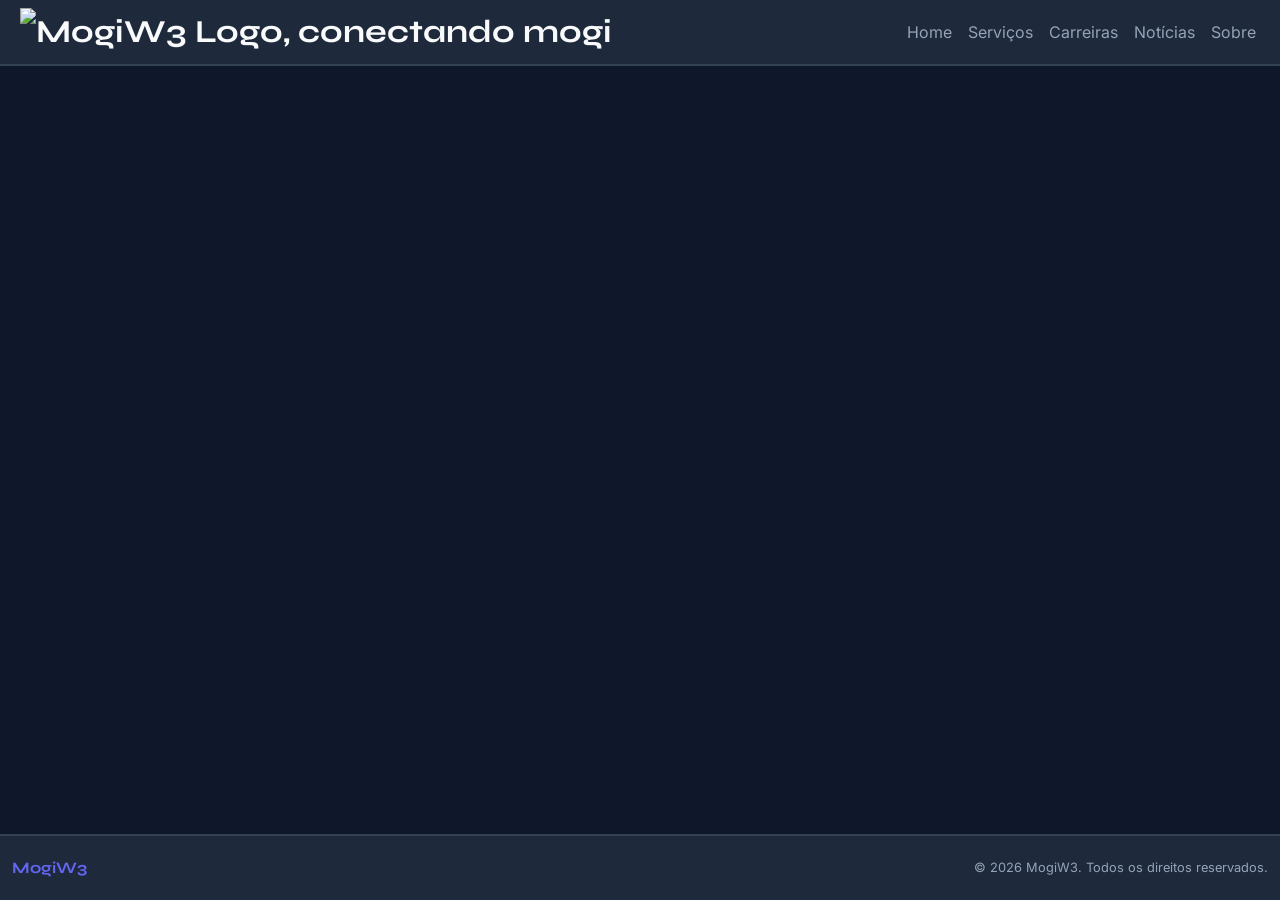
==== about.html @ 7b2ab630 "Cria paginas ainda vazias para notícias e sobre, e atualiza o título de cada página" ====
<!DOCTYPE html>
<html lang="pt-br">
<head>
    <meta charset="UTF-8">
    <meta name="viewport" content="width=device-width, initial-scale=1.0">
    <title>MogiW3 - Sobre</title>
    <link rel="stylesheet" href="./styles/style.css">
    <link rel="preconnect" href="https://fonts.googleapis.com">
    <link rel="preconnect" href="https://fonts.gstatic.com" crossorigin>
    <link href="https://fonts.googleapis.com/css2?family=Inter:ital,opsz,wght@0,14..32,100..900;1,14..32,100..900&family=Playfair+Display:ital,wght@0,400..900;1,400..900&family=Roboto:ital,wght@0,100..900;1,100..900&family=Syne:wght@400..800&display=swap" rel="stylesheet">
    <link href="https://fonts.googleapis.com/css2?family=Inter:ital,opsz,wght@0,14..32,100..900;1,14..32,100..900&family=Playfair+Display:ital,wght@0,400..900;1,400..900&family=Roboto:ital,wght@0,100..900;1,100..900&family=Syne:wght@400..800&display=swap" rel="stylesheet">
</head>
<body>
    <header>
        <h1>
            <a href="./index.html">
                <img class="logo" src="./assets/images/MogiW3.png" alt="MogiW3 Logo, conectando mogi">

            </a>

        </h1>

        <nav>
            <ul class="nav-list">
                <li><a href="./index.html" class="nav-link">Home</a></li>
                <li><a href="./services.html" class="nav-link">Serviços</a></li>
                <li><a href="./career.html" class="nav-link">Carreiras</a></li>
                <li><a href="./blog.html" class="nav-link">Notícias</a></li>
                <li><a href="./about.html" class="nav-link">Sobre</a></li>

            </ul>
        </nav>
    </header>

    <main class="about">

    </main>

    <footer>
        <h1>MogiW3</h1>
        <p>&copy; 2026 MogiW3. Todos os direitos reservados.</p>

    </footer>
</body>
</html>
---- styles/style.css ----
/*Reset de CSS por Josh Comeau*/
/* 1. Use a more-intuitive box-sizing model */
*, *::before, *::after {
  box-sizing: border-box;
}

/* 2. Remove default margin */
*:not(dialog) {
  margin: 0;
}

/* 3. Enable keyword animations */
@media (prefers-reduced-motion: no-preference) {
  html {
    interpolate-size: allow-keywords;
  }
}

body {
  /* 4. Increase line-height */
  line-height: 1.5;
  /* 5. Improve text rendering */
  -webkit-font-smoothing: antialiased;
}

/* 6. Improve media defaults */
img, picture, video, canvas, svg {
  display: block;
  max-width: 100%;
}

/* 7. Inherit fonts for form controls */
input, button, textarea, select {
  font: inherit;
}

/* 8. Avoid text overflows */
p, h1, h2, h3, h4, h5, h6 {
  overflow-wrap: break-word;
}

/* 9. Improve line wrapping */
p {
  text-wrap: pretty;
}
h1, h2, h3, h4, h5, h6 {
  text-wrap: balance;
}

/*
  10. Create a root stacking context
*/
#root, #__next {
  isolation: isolate;
}

/*Reset de CSS próprio*/
* {
    margin: 0;
    padding: 0;
}

ul {
    list-style-type: none;
}

a {
    text-decoration: none;
    color: inherit;
}

button {
    cursor: pointer;
}


/*Variáveis CSS*/
:root {
    /*Paleta de Cores*/
    --background-color: oklch(20.8% 0.040 265.8);
    --surfaces-color: oklch(27.9% 0.037 260.0);
    --borders-color: oklch(37.2% 0.039 257.3);
    --primary-color: oklch(58.5% 0.204 277.1);
    --primary-accent-color: oklch(68.0% 0.158 276.9);
    --primary-text-color: oklch(98.4% 0.003 247.9);
    --secondary-text-color: oklch(71.1% 0.035 256.8);

    /*Tamanhos de fontes*/
    --xtra-large: 3rem;
    --large: 2rem;
    --medium: 1rem;
    --small: 0.8rem;
}

/*Fontes*/
body {
    font-family: "Inter", sans-serif;
}

h1, h2, h3 {
    font-family: "Syne", sans-serif;
}

/*Estilização CSS*/
body {
    background-color: var(--background-color);
    color: var(--primary-text-color);

    min-height: 100vh;
    display: grid;
    grid-template-rows: auto 1fr auto;
    gap: 20px;
}

header {
    background-color: var(--surfaces-color);

    display: flex;
    justify-content: space-between;
    align-items: center;

    border-bottom: 2px solid var(--borders-color);

    padding: 8px 20px;
}

.nav-list {
    color: var(--secondary-text-color);

    display: flex;
    gap: 8px;
}

.nav-link {
    padding: 2px 4px;
    border-radius: 8px;

    transition: background-color 250ms ease;
}

.nav-link:hover {
    background-color: var(--primary-color);
}

.home {
    display: flex;
    flex-direction: column;
    justify-content: space-around;
    gap: 20px;
}

.main-hero {
    display: flex;
    justify-content: center;
    align-items: center;
    flex-wrap: wrap;
    row-gap: 20px;
}

.hero-left {
    max-width: 550px;
    display: flex;
    flex-direction: column;
    align-items: start;
    gap: 10px;
}

.hero-highlight {
    font-size: var(--xtra-large);
}

.highlight-word {
    color: var(--primary-color);
}

.hero-text {
    color: var(--secondary-text-color);
    font-size: var(--medium);
}

.cont-link {
    background: linear-gradient(270deg, var(--primary-color), var(--primary-accent-color), var(--primary-color));
    background-size: 300% 300%;
    animation: gradmove 4s ease infinite;

    padding: 6px 18px;

    border: none;
    border-radius: 10px;

    cursor: pointer;
}

@keyframes gradmove {
    0% {
        background-position: 0% 50%;
    }

    50% {
        background-position: 100% 50%;
    }

    100% {
        background-position: 0% 50%;
    }
}

.hero-img img{
    height: 300px;
    width: 550px;

    border-radius: 10px;
}

.divider {
    height: 2px;
    background: linear-gradient(90deg, transparent, var(--primary-color), var(--primary-accent-color), transparent);
    border-radius: 2px;
}

.main-services {
    display: grid;
    grid-template-columns: repeat(auto-fit, minmax(250px, 1fr));
    grid-auto-rows: minmax(250px, 100%);
    align-items: center;
    justify-items: center;
    gap: 20px;
}

.service-card {
    min-width: 250px;
    height: min(100%, fit-content);
    background-color: var(--surfaces-color);

    padding: 20px;
    border-top: 3px solid var(--primary-accent-color);
    border-radius: 10px;

    transition: 
        transform 250ms ease,
        box-shadow 250ms ease;
}

.service-card:hover {
    transform: translateY(-5px);
    box-shadow: 
        0 -6px 12px var(--primary-accent-color),
        0 -10px 17px var(--primary-color);
}

.icon {
    height: var(--large);
    width: var(--large);

    fill: currentColor;
}

.service-card .icon {
    color: var(--primary-color);
}

.service-card>p,
.wrapper>p {
    font-size: var(--small);

    color: var(--secondary-text-color);
}

.main-cta {
    display: flex;
    flex-direction: column;
    align-items: center;
    gap: 12px;

    background: linear-gradient(135deg, #3730a3 0%, #4f46e5 50%, #6366F1 100%);
    position: relative;
    overflow: hidden;

    padding: 30px 28px;
}

.main-cta::before {
    content: '';
    position: absolute;
    top: -40px;
    right: -40px;
    width: 180px;
    height: 180px;
    border-radius: 50%;
    background: radial-gradient(circle, rgba(255,255,255,0.06) 30%, transparent 70%);
    pointer-events: none;
}

.main-cta::after {
  content: '';
  position: absolute;
  bottom: -60px;
  left: -40px;
  width: 220px;
  height: 220px;
  border-radius: 50%;
  background: radial-gradient(circle, rgba(255,255,255,0.07) 0%, transparent 70%);
  pointer-events: none;
}

.main-cta>p {
    color: var(--secondary-text-color);
    font-size: var(--medium);
}

.main-cta>a {
    padding: 8px 16px;

    border-radius: 12px;
    
    background-color: var(--primary-text-color);
    color: var(--primary-color);
}

footer {
    background-color: var(--surfaces-color);

    display: flex;
    justify-content: space-between;
    align-items: center;

    border-top: 2px solid var(--borders-color);
    
    padding: 20px 12px;
}

footer>h1 {
    color: var(--primary-color);
    font-size: var(--medium);
}

footer>p {
    color: var(--secondary-text-color);
    font-size: var(--small);
}

.services {
    display: grid;
    grid-template-columns: 1fr 1fr;
    grid-template-rows: auto 1fr;
    justify-items: center;
    row-gap: 20px;
}

.main-title {
    grid-area: 1 / 1 / span 1 / span 1;

    font-size: var(--large);
}

.display-btns {
    grid-area: 1 / 2 / span 1 / span 1;
}

.display-btns button {
    background-color: var(--surfaces-color);
    color: var(--primary-color);

    border: 1px solid var(--borders-color);
    border-radius: 2px;
    padding: 4px;

    cursor: pointer;
}

.service-container {
    grid-area: 2 / 1 / span 1 / span 2;
    align-self: start;
}

.cards {
    width: min(100%, 1200px);

    display: grid;
    grid-template-columns: repeat(auto-fit, minmax(250px, 1fr));
    gap: 20px;
}

.list {
    width: 100%;
}

.service-item {
    background-color: var(--surfaces-color);
    border-top: 3px solid var(--primary-accent-color);

    display: flex;
    flex-wrap: wrap;
    gap: 8px;
    justify-content: space-around;

    padding: 20px;
}

.display-btns .active {
    background: oklch(65% 0.18 260 / 0.15);
    border-color: var(--primary-accent-color);
    color: oklch(65.5% 0.250 277.1);

    box-shadow: inset 0 2px 6px rgba(0,0,0,0.4);
    transform: translateY(1px);
}

.career {
    display: flex;
    justify-content: center;

    .career-title {
        font-size: var(--xtra-large);
    }

    .career-text {
        font-size: var(--medium);
        color: var(--secondary-text-color);
        max-width: 55ch;
    }

    .career-btn {
        position: relative;
        font-size: var(--large);

        margin-top: 2rem;
        padding: 12px 24px;

        border: none;
        border-radius: 10px;
        outline: none;

        background-color: transparent;
        color: var(--secondary-text-color);

        cursor: pointer;
        overflow: hidden;
        z-index: 0;

        box-shadow: 
            0 0 10px oklch(58.5% 0.204 277.1 / 0.3),
            0 0 20px oklch(62.7% 0.233 303.9 / 0.4),
            0 0 40px oklch(68.0% 0.158 276.9 / 0.2);

        transition: box-shadow 300ms ease-in-out, transform 300ms ease;

        &:hover {
            transform: translateY(-2px);
            box-shadow: 
                0 0 15px oklch(58.5% 0.204 277.1 / 0.5),
                0 0 30px oklch(62.7% 0.233 303.9 / 0.5),
                0 0 60px oklch(68.0% 0.158 276.9 / 0.3);
        }

        &::before {
            content: "";
            position: absolute;
            width: 250%;
            aspect-ratio: 1 / 1;
            background: conic-gradient(
                from 0deg,
                var(--primary-color),
                var(--primary-accent-color),
                oklch(62.7% 0.233 303.9),
                var(--primary-color)
            );
            z-index: -2;
            animation: spin 4s linear infinite;
        }
    
        &::after {
            content: "";
            position: absolute;
            inset: 3px;
            border-radius: inherit;
            background-color: var(--background-color);
            z-index: -1;
        }
    }

}

@keyframes spin {
    0% {
        transform: translate(-50%, -50%) rotate(0deg);
    }
    100% {
        transform: translate(-50%, -50%) rotate(360deg);
    }
}

.form-dialog {
    margin: auto;
    background-color: var(--surfaces-color);
    border: 2px solid var(--borders-color);
    border-radius: 10px;
    outline: none;
    
    &::backdrop {
        background-color: oklch(0 0 0 / 0.1);
        backdrop-filter: blur(3px);
    }

    &:focus {
        outline: none;
        border: 3px solid var(--primary-accent-color)
    }

    .close-btn {
        display: block;
        margin-left: auto;

        background-color: transparent;
        border: none;
        color: var(--primary-color);

        &:focus {
            outline: none;
            border: 2px solid var(--primary-accent-color);
        }
    }

    .dialog-content {
        display: grid;
        grid-template-rows: auto 1fr;

        padding: 0 2rem 2rem 2rem;
    }

    .dialog-heading {
        font-size: var(--large);
        color: var(--primary-text-color);
    }

    .form {
        display: flex;
        flex-direction: column;
        gap: 8px;
    }

    .form-entry {
        display: flex;
        flex-direction: column;
    }

    .form-entry label {
        font-size: var(--small);
        color: var(--secondary-text-color);
    }

    .form-entry input {
        font-weight: bold;

        padding: 0.5rem;

        &:focus {
        outline: none;
        border: 3px solid var(--primary-accent-color)
        }
    }

    .form button {
        background-color: var(--primary-color);
        color: var(--primary-text-color);
        font-size: var(--large);

        padding: 0.5rem 1rem;

        border: none;
        border-radius: 10px;

        transition: background-color 300ms ease;

        &:focus {
            outline: none;
            border: 3px solid var(--primary-accent-color);
        }

        &:hover,
        &:active {
            background-color: var(--primary-accent-color);
        } 
    }
}

.notification {
    position: absolute;
    top: 24px;
    left: 50%;
    transform: translateX(-150%);

    border: none;
    border-radius: 10px;

    opacity: 0;
    background-color: oklch(68% 0.158 276.9 / 0.8);
    color: var(--primary-text-color);

    font-size: var(--medium);

    max-width: 50ch;
    padding: 1em 1.5em;

    transition: 
        opacity 300ms ease,
        transform 300ms ease;
}

.visible {
    opacity: 1;
    transform: translateX(-50%);
}
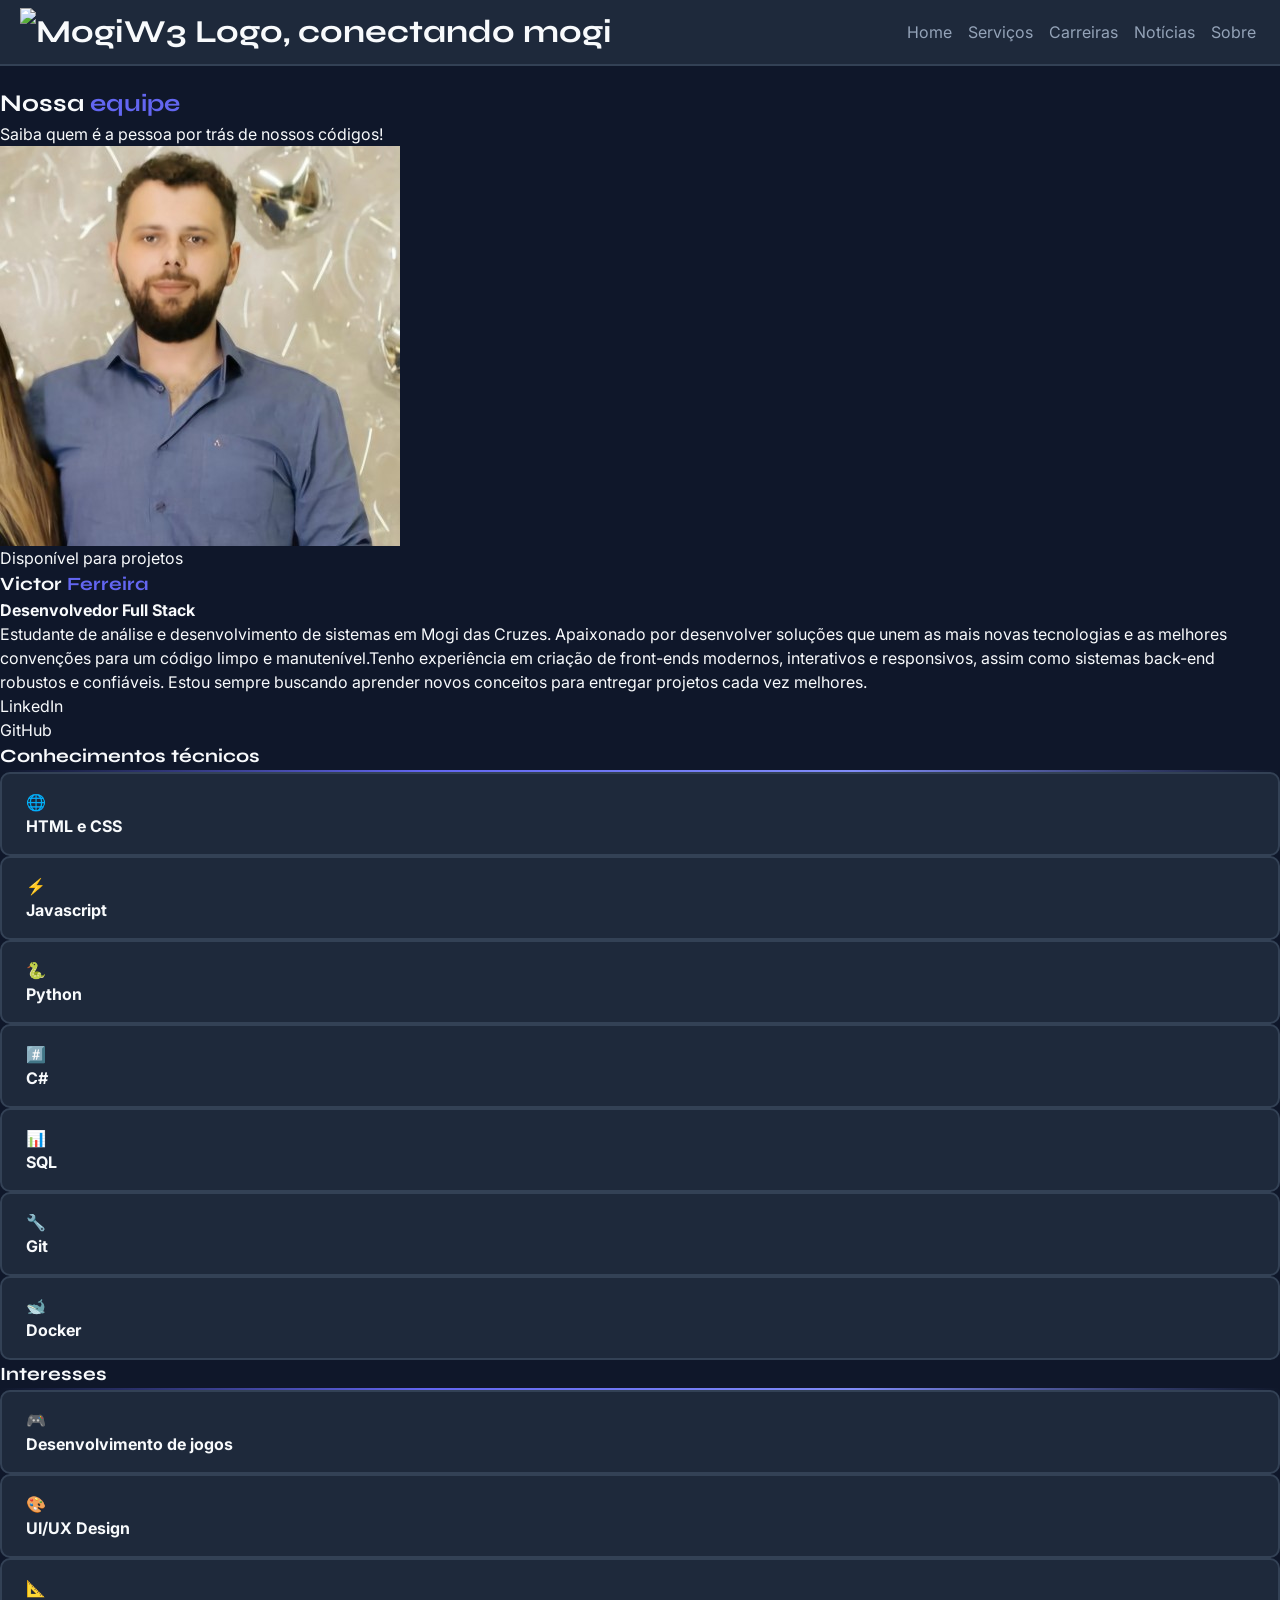
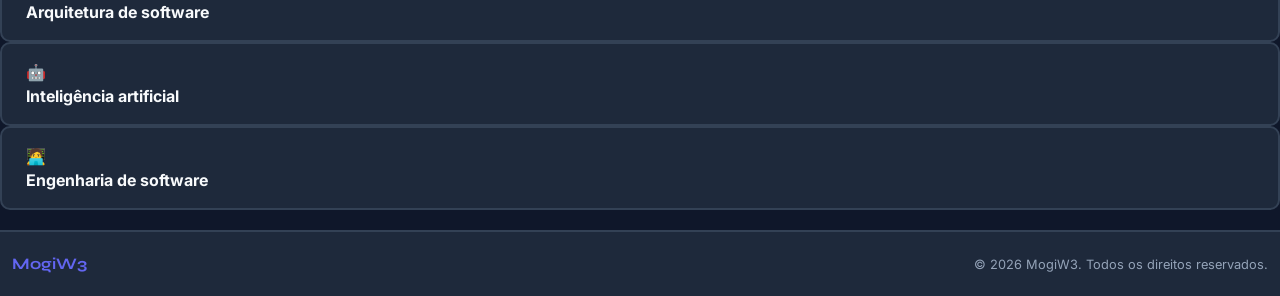
==== commit 2b79f604: "Cria a estrutura HTML para a página sobre" ====
--- a/about.html
+++ b/about.html
@@ -33,6 +33,108 @@
     </header>
 
     <main class="about">
+        <section class="about-presentation">
+            <h1 class="about-title">Nossa <span class="highlight-word">equipe</span></h1>
+            <p class="about-text">Saiba quem é a pessoa por trás de nossos códigos!</p>
+
+        </section>
+
+        <section class="dev-info-container">
+            <figure class="dev-img">
+                <img src="./assets/images/dev-foto.jpg" alt="Foto do Desenvolvedor">
+                <figcaption>Disponível para projetos</figcaption>
+            </figure>
+
+            <h3 class="dev-name">Victor <span class="highlight-word">Ferreira</span></h3>
+            <h4 class="dev-stack">Desenvolvedor Full Stack</h4>
+
+            <p class="dev-description">Estudante de análise e desenvolvimento de sistemas em Mogi das Cruzes. Apaixonado por desenvolver soluções que unem as mais novas tecnologias e as melhores convenções para um código limpo e manutenível.Tenho experiência em criação de front-ends modernos, interativos e responsivos, assim como sistemas back-end robustos e confiáveis. Estou sempre buscando aprender novos conceitos para entregar projetos cada vez melhores.</p>
+
+            <nav>
+                <ul class="dev-links">
+                    <li><a href="https://www.linkedin.com/in/victor-magela-33a354385/" target="_blank">LinkedIn</a></li>
+                    <li><a href="https://github.com/victormagela" target="_blank">GitHub</a></li>
+                </ul>
+            </nav>
+        </section>
+
+        <section class="technical-knowledge-container">
+            <div class="section-header">
+                <h3 class="section-title">Conhecimentos técnicos</h3>
+                <div class="divider"></div>
+            </div>
+
+            <div class="card-container">
+                <div class="card">
+                    <p>🌐</p>
+                    <h4>HTML e CSS</h4>
+                </div>
+                
+                <div class="card">
+                    <p>⚡</p>
+                    <h4>Javascript</h4>
+                </div>
+
+                <div class="card">
+                    <p>🐍</p>
+                    <h4>Python</h4>
+                </div>
+
+                <div class="card">
+                    <p>#️⃣</p>
+                    <h4>C#</h4>
+                </div>
+
+                <div class="card">
+                    <p>📊</p>
+                    <h4>SQL</h4>
+                </div>
+
+                <div class="card">
+                    <p>🔧</p>
+                    <h4>Git</h4>
+                </div>
+
+                <div class="card">
+                    <p>🐋</p>
+                    <h4>Docker</h4>
+                </div>
+            </div>
+        </section>
+
+        <section class="interests-container">
+            <div class="section-header">
+                <h3 class="section-title">Interesses</h3>
+                <div class="divider"></div>
+            </div>
+
+            <div class="card-container">
+                <div class="card">
+                    <p>🎮</p>
+                    <h4>Desenvolvimento de jogos</h4>
+                </div>
+
+                <div class="card">
+                    <p>🎨</p>
+                    <h4>UI/UX Design</h4>
+                </div>
+
+                <div class="card">
+                    <p>📐</p>
+                    <h4>Arquitetura de software</h4>
+                </div>
+
+                <div class="card">
+                    <p>🤖</p>
+                    <h4>Inteligência artificial</h4>
+                </div>
+
+                <div class="card">
+                    <p>🧑‍💻</p>
+                    <h4>Engenharia de software</h4>
+                </div>
+            </div>
+        </section>
 
     </main>
 
--- a/styles/style.css
+++ b/styles/style.css
@@ -178,7 +178,8 @@
     font-size: var(--medium);
 }
 
-.cont-link {
+.cont-link,
+.article-link {
     background: linear-gradient(270deg, var(--primary-color), var(--primary-accent-color), var(--primary-color));
     background-size: 300% 300%;
     animation: gradmove 4s ease infinite;
@@ -611,3 +612,132 @@
     opacity: 1;
     transform: translateX(-50%);
 }
+
+.blog {
+    display: grid;
+    grid-template-rows: repeat(5, auto);
+    gap: 24px;
+
+    padding: 0 20px;
+
+    .blog-title {
+        grid-row: 1 / span 1;
+
+        font-size: var(--xtra-large);
+    }
+
+    .divider {
+        grid-row: 3 / span 1;
+    }
+
+    .blog-text {
+        grid-row: 2 / span 1;
+
+        font-size: var(--medium);
+        color: var(--secondary-text-color);
+
+        max-width: 60ch;
+    }
+
+    .highlight-article {
+        display: flex;
+        flex-wrap: wrap;
+        justify-content: space-around;
+        gap: 12px;
+    }
+}
+
+.card {
+    background-color: var(--surfaces-color);
+    border: 2px solid var(--borders-color);
+    border-radius: 10px;
+
+    padding: 1em 1.5em;
+}
+
+.article-content {
+    display: flex;
+    flex-direction: column;
+    justify-content: center;
+    gap: 12px;
+}
+
+.article-title {
+    font-size: var(--large);
+}
+
+.article-text {
+    color: var(--secondary-text-color);
+    max-width: 55ch;
+}
+
+.article-link {
+    align-self: flex-start;
+}
+
+.article-img {
+    position: relative;
+}
+
+.article-img img {
+    width: 100%;
+    height: 350px;
+
+    object-fit: contain;
+}
+
+.img-caption {
+    position: absolute;
+    inset: 0;
+
+    height: fit-content;
+
+    background-color: oklch(0 0 0 / 0.6);
+    color: var(--secondary-text-color);
+}
+
+.other-articles {
+    display: flex;
+    flex-wrap: wrap;
+    justify-content: center;
+    gap: 24px;
+}
+
+.article {
+    flex: 1 1 280px;
+    max-width: 45ch;
+
+    display: flex;
+    flex-direction: column;
+    justify-content: space-between;
+    align-items: center;
+    gap: 12px;
+
+    overflow: hidden;
+}
+
+@media (max-width: 980px) {
+
+  .highlight-article {
+    flex-direction: column;
+
+    .article-img {
+        order: -1;
+    }
+  }
+
+  .article-img img {
+    max-width: 100%;
+    height: 280px;
+  }
+
+  .article-content {
+    max-width: 100%;
+  }
+}
+
+@media (max-width: 490px) {
+  .article-img img {
+    height: 220px;
+  }
+}
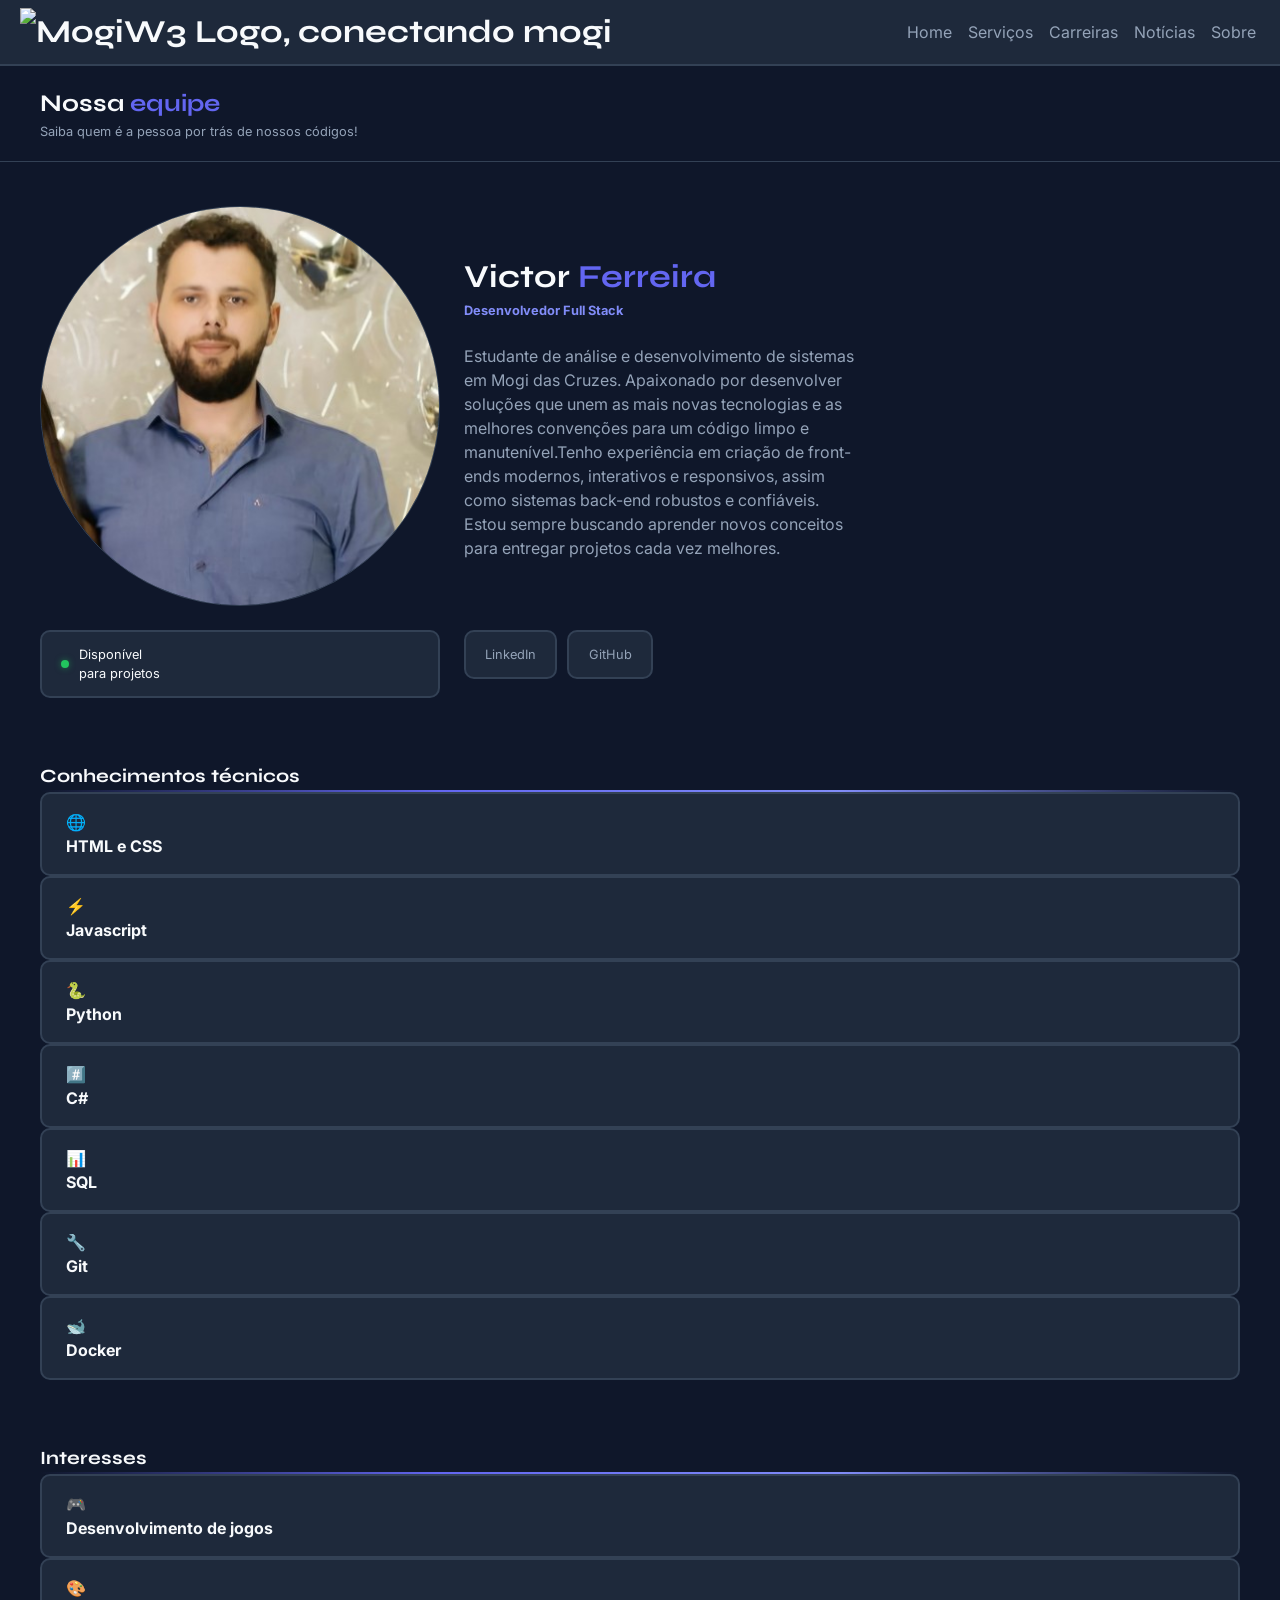
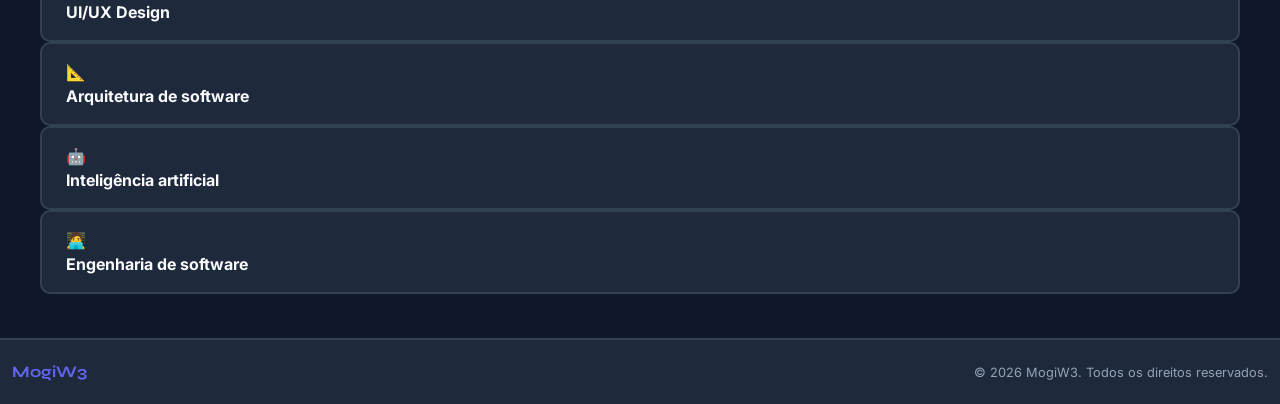
==== commit 41921828: "Implementa estilização para a seção hero da página Sobre" ====
--- a/about.html
+++ b/about.html
@@ -42,18 +42,24 @@
         <section class="dev-info-container">
             <figure class="dev-img">
                 <img src="./assets/images/dev-foto.jpg" alt="Foto do Desenvolvedor">
-                <figcaption>Disponível para projetos</figcaption>
             </figure>
 
-            <h3 class="dev-name">Victor <span class="highlight-word">Ferreira</span></h3>
-            <h4 class="dev-stack">Desenvolvedor Full Stack</h4>
+            <div class="card">
+                <div class="availability-dot"></div>
+                <p>Disponível <br> para projetos</p>
+            </div>
+
+            <div class="dev-info-header">
+                <h3 class="dev-name">Victor <span class="highlight-word">Ferreira</span></h3>
+                <h4 class="dev-stack">Desenvolvedor Full Stack</h4>
+            </div>
 
             <p class="dev-description">Estudante de análise e desenvolvimento de sistemas em Mogi das Cruzes. Apaixonado por desenvolver soluções que unem as mais novas tecnologias e as melhores convenções para um código limpo e manutenível.Tenho experiência em criação de front-ends modernos, interativos e responsivos, assim como sistemas back-end robustos e confiáveis. Estou sempre buscando aprender novos conceitos para entregar projetos cada vez melhores.</p>
 
             <nav>
                 <ul class="dev-links">
-                    <li><a href="https://www.linkedin.com/in/victor-magela-33a354385/" target="_blank">LinkedIn</a></li>
-                    <li><a href="https://github.com/victormagela" target="_blank">GitHub</a></li>
+                    <li><a class="card" href="https://www.linkedin.com/in/victor-magela-33a354385/" target="_blank">LinkedIn</a></li>
+                    <li><a class="card" href="https://github.com/victormagela" target="_blank">GitHub</a></li>
                 </ul>
             </nav>
         </section>
--- a/styles/style.css
+++ b/styles/style.css
@@ -109,7 +109,6 @@
     min-height: 100vh;
     display: grid;
     grid-template-rows: auto 1fr auto;
-    gap: 20px;
 }
 
 header {
@@ -345,7 +344,7 @@
     grid-template-columns: 1fr 1fr;
     grid-template-rows: auto 1fr;
     justify-items: center;
-    row-gap: 20px;
+    row-gap: 24px;
 }
 
 .main-title {
@@ -740,4 +739,134 @@
   .article-img img {
     height: 220px;
   }
-}+}
+
+.about {
+    display: grid;
+    grid-template-rows: repeat(5, auto);
+    gap: 24px;
+
+    section {
+        padding: 20px 40px;
+    }
+    
+    .about-presentation {
+        border-bottom: 1px solid var(--borders-color);
+
+        h2 {
+            font-size: var(--large);
+        }
+
+        p {
+            color: var(--secondary-text-color);
+
+            font-size: var(--small);
+        }
+    }
+
+    .dev-info-container {
+        display: grid;
+        grid-template-columns: repeat(2, 400px);
+        grid-template-rows: repeat(3, auto);
+        gap: 24px;
+
+        .dev-img {
+            grid-column: 1 / span 1;
+            grid-row: 1 / span 2;
+
+            img {
+                width: 100%;
+
+                border: 1px solid var(--borders-color);
+                border-radius: 50%;
+            }
+        }
+
+        .card {
+            grid-column: 1 / span 1;
+            grid-row: 3 / span 1;
+
+            display: flex;
+            align-items: center;
+            gap: 10px;
+
+            font-size: var(--small);
+        }
+
+        .dev-info-header {
+            grid-column: 2 / span 1;
+            grid-row: 1 / span 1;
+
+            align-self: end;
+
+            h3 {
+                font-size: var(--large);
+            }
+
+            h4 {
+                font-size: var(--small);
+                color: var(--primary-accent-color);
+            }
+        }
+
+        .dev-description {
+            color: var(--secondary-text-color);
+        }
+
+        nav .dev-links {
+            display: flex;
+            gap: 10px;
+
+            font-size: var(--small);
+            color: var(--secondary-text-color);
+        }
+
+    }
+
+    @media (max-width: 860px) {
+        .dev-info-container {
+            display: flex;
+            flex-direction: column;
+
+            .dev-img {
+                order: 0;
+                align-self: center;
+            }
+            
+            .dev-img img {
+                height: 360px;
+            }
+    
+            .dev-info-header {
+                order: 1;
+                align-self: flex-start;
+            }
+
+            .dev-description {
+                max-width: 100%;
+                order: 2;
+            }
+
+            .card {
+                order: 3;
+                align-self: flex-start;
+            }
+
+            nav {
+                order: 4;
+                align-self: flex-start;
+            }
+        }
+
+    }
+}
+
+.availability-dot {
+    height: 0.5rem;
+    width: 0.5rem;
+
+    background-color: oklch(72.3% 0.192 149.6);
+    border-radius: 50%;
+
+    box-shadow: 0 0 6px oklch(72.3% 0.192 149.6 / 0.5);
+}
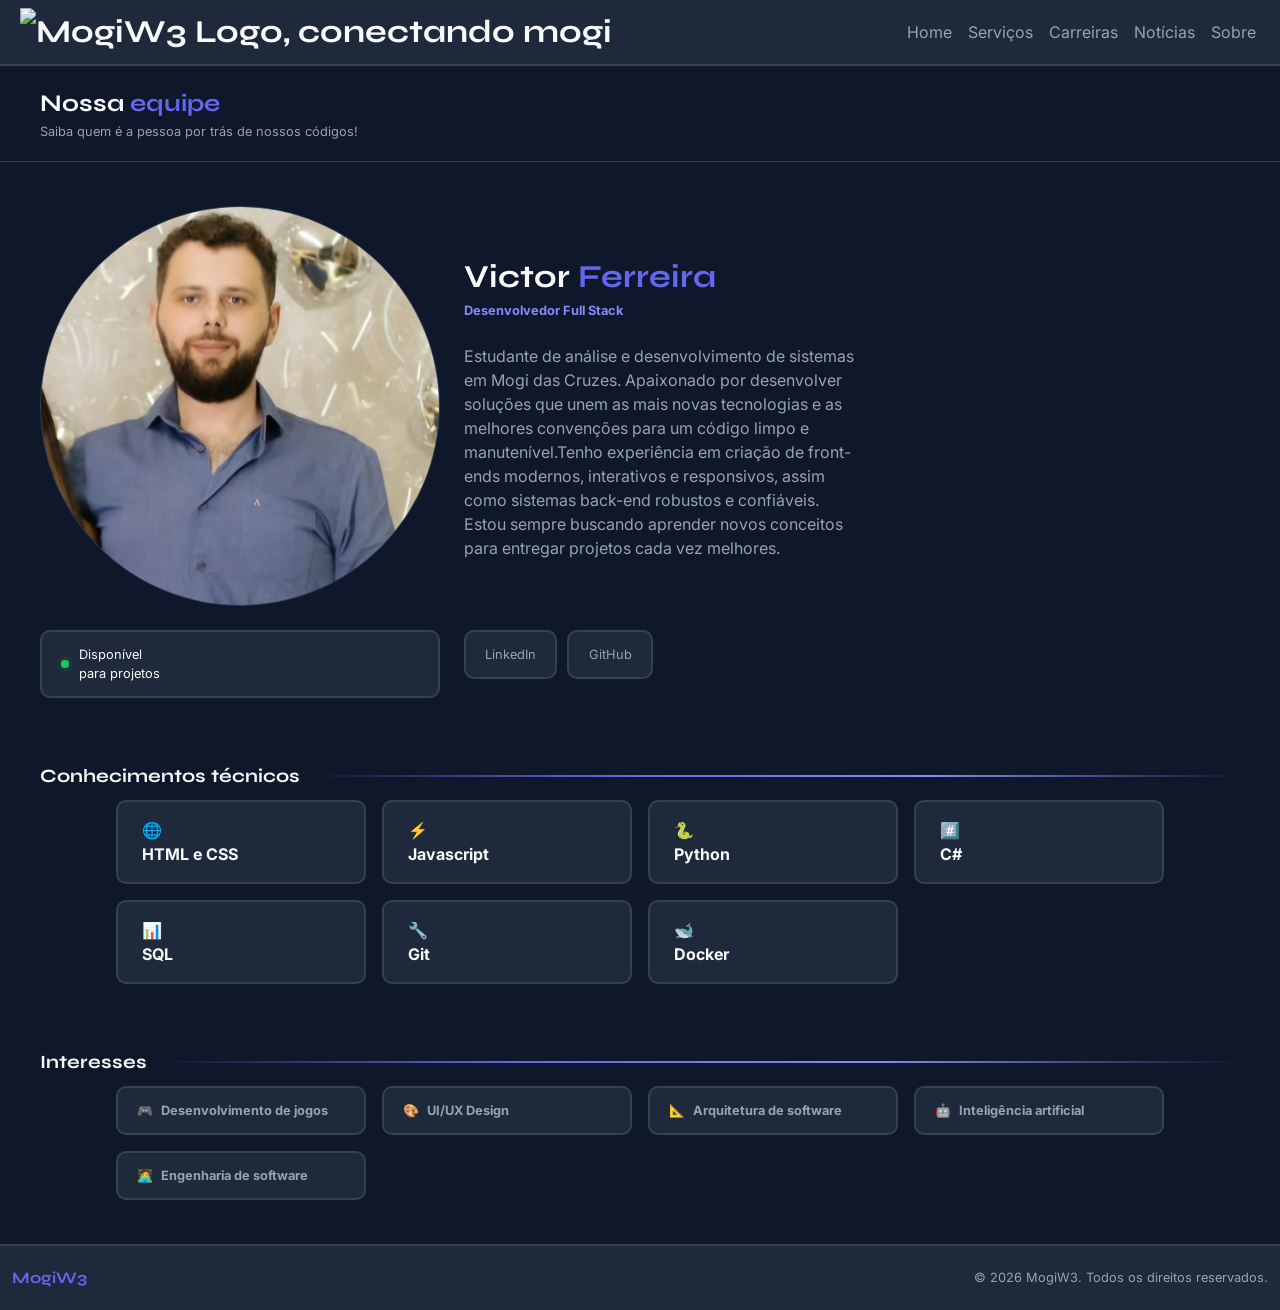
==== commit cc07ede8: "Implementa CSS para as seções de conhecimentos técnicos e interesses da página Sobre" ====
--- a/about.html
+++ b/about.html
@@ -71,37 +71,37 @@
             </div>
 
             <div class="card-container">
-                <div class="card">
+                <div class="card soft-hover">
                     <p>🌐</p>
                     <h4>HTML e CSS</h4>
                 </div>
                 
-                <div class="card">
+                <div class="card soft-hover">
                     <p>⚡</p>
                     <h4>Javascript</h4>
                 </div>
 
-                <div class="card">
+                <div class="card soft-hover">
                     <p>🐍</p>
                     <h4>Python</h4>
                 </div>
 
-                <div class="card">
+                <div class="card soft-hover">
                     <p>#️⃣</p>
                     <h4>C#</h4>
                 </div>
 
-                <div class="card">
+                <div class="card soft-hover">
                     <p>📊</p>
                     <h4>SQL</h4>
                 </div>
 
-                <div class="card">
+                <div class="card soft-hover">
                     <p>🔧</p>
                     <h4>Git</h4>
                 </div>
 
-                <div class="card">
+                <div class="card soft-hover">
                     <p>🐋</p>
                     <h4>Docker</h4>
                 </div>
--- a/styles/style.css
+++ b/styles/style.css
@@ -859,6 +859,21 @@
         }
 
     }
+
+    .technical-knowledge-container,
+    .interests-container {
+        display: flex;
+        flex-direction: column;
+        gap: 10px;
+    }
+
+    .interests-container .card{        
+        font-size: var(--small);
+        color: var(--secondary-text-color);
+        
+        display: flex;
+        gap: 0.5rem;
+    }
 }
 
 .availability-dot {
@@ -870,3 +885,24 @@
 
     box-shadow: 0 0 6px oklch(72.3% 0.192 149.6 / 0.5);
 }
+
+.section-header {
+    display: flex;
+    gap: 10px;
+    align-items: center;
+
+    .divider {
+        flex: 1;
+    }
+}
+
+.card-container {
+    display: grid;
+    grid-template-columns: repeat(auto-fit, minmax(25ch, calc(20% - 40px - 1rem)));
+    justify-content: center;
+    gap: 1rem;
+}
+
+.soft-hover:hover {
+    border: 2px solid var(--primary-accent-color);
+}
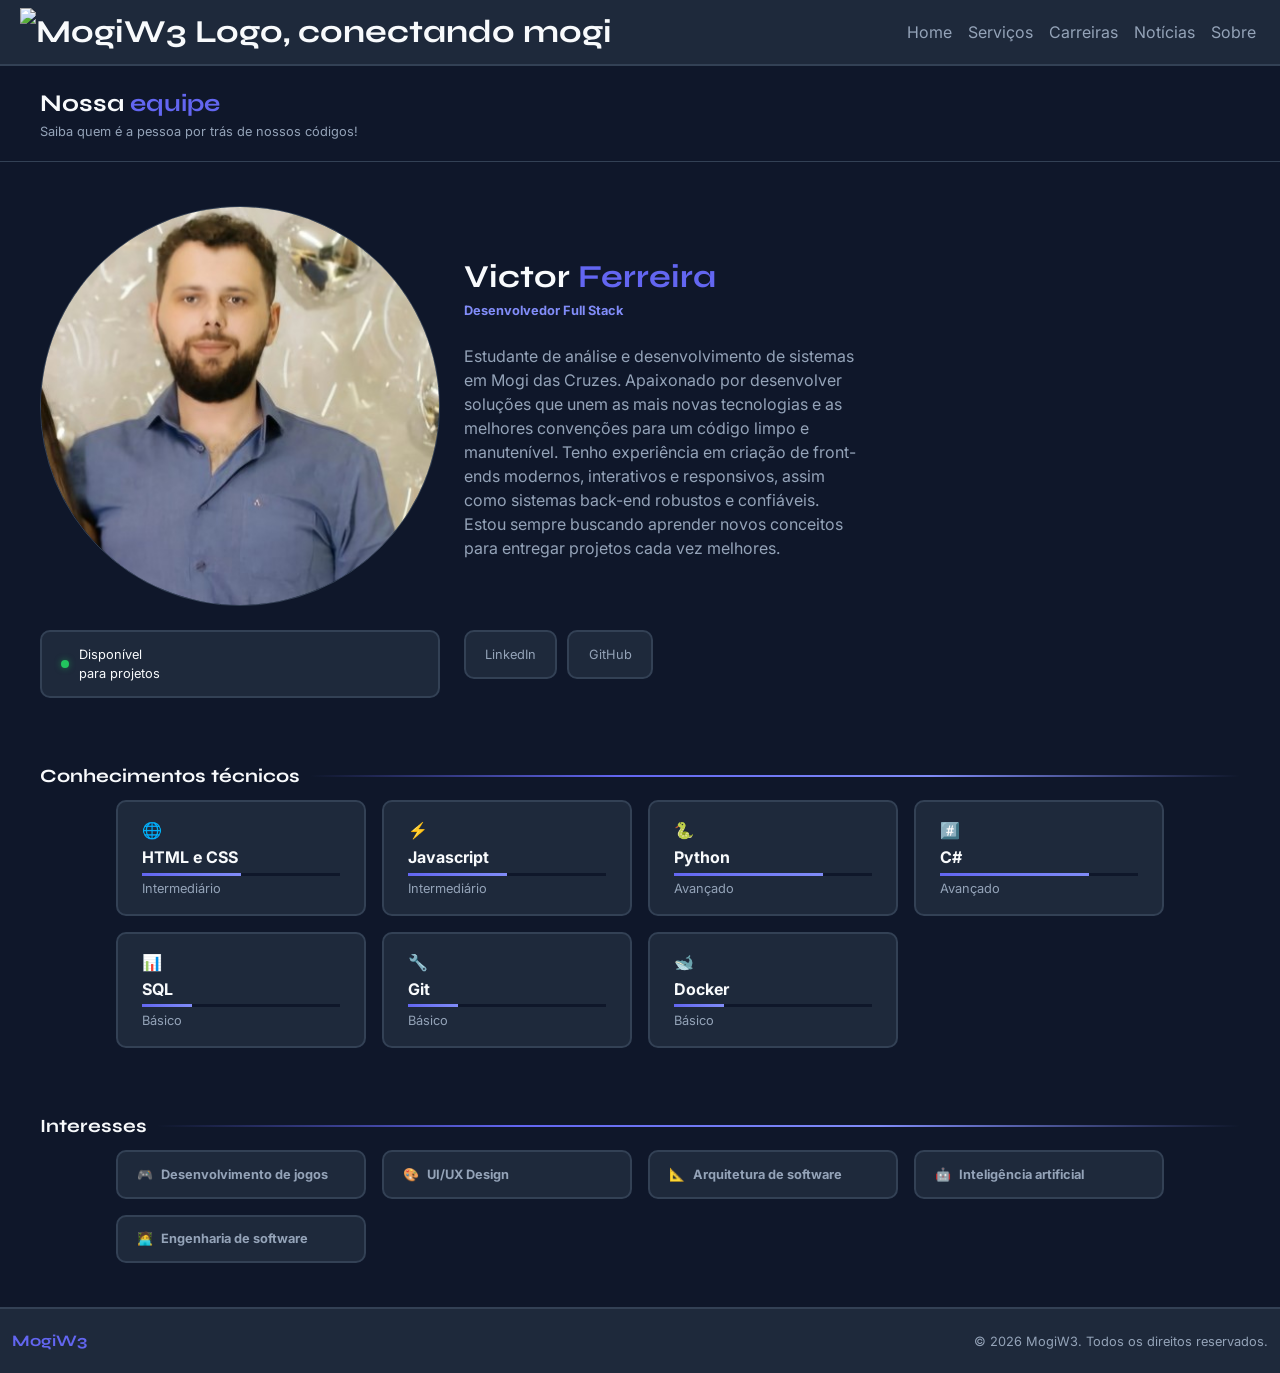
==== commit 186d91fb: "Implementa uma barra nos cards de conhecimento técnico que representam o nível do desenvolvedor com " ====
--- a/about.html
+++ b/about.html
@@ -54,7 +54,7 @@
                 <h4 class="dev-stack">Desenvolvedor Full Stack</h4>
             </div>
 
-            <p class="dev-description">Estudante de análise e desenvolvimento de sistemas em Mogi das Cruzes. Apaixonado por desenvolver soluções que unem as mais novas tecnologias e as melhores convenções para um código limpo e manutenível.Tenho experiência em criação de front-ends modernos, interativos e responsivos, assim como sistemas back-end robustos e confiáveis. Estou sempre buscando aprender novos conceitos para entregar projetos cada vez melhores.</p>
+            <p class="dev-description">Estudante de análise e desenvolvimento de sistemas em Mogi das Cruzes. Apaixonado por desenvolver soluções que unem as mais novas tecnologias e as melhores convenções para um código limpo e manutenível. Tenho experiência em criação de front-ends modernos, interativos e responsivos, assim como sistemas back-end robustos e confiáveis. Estou sempre buscando aprender novos conceitos para entregar projetos cada vez melhores.</p>
 
             <nav>
                 <ul class="dev-links">
@@ -74,36 +74,64 @@
                 <div class="card soft-hover">
                     <p>🌐</p>
                     <h4>HTML e CSS</h4>
+                    <div class="skill-level">
+                        <div class="skill-level-fill" style="width: 50%"></div>
+                    </div>
+                    <p class="label">Intermediário</p>
                 </div>
                 
                 <div class="card soft-hover">
                     <p>⚡</p>
                     <h4>Javascript</h4>
+                    <div class="skill-level">
+                        <div class="skill-level-fill" style="width: 50%"></div>
+                    </div>
+                    <p class="label">Intermediário</p>
                 </div>
 
                 <div class="card soft-hover">
                     <p>🐍</p>
                     <h4>Python</h4>
+                    <div class="skill-level">
+                        <div class="skill-level-fill" style="width: 75%"></div>
+                    </div>
+                    <p class="label">Avançado</p>
                 </div>
 
                 <div class="card soft-hover">
                     <p>#️⃣</p>
                     <h4>C#</h4>
+                    <div class="skill-level">
+                        <div class="skill-level-fill" style="width: 75%"></div>
+                    </div>
+                    <p class="label">Avançado</p>
                 </div>
 
                 <div class="card soft-hover">
                     <p>📊</p>
                     <h4>SQL</h4>
+                    <div class="skill-level">
+                        <div class="skill-level-fill" style="width: 25%"></div>
+                    </div>
+                    <p class="label">Básico</p>
                 </div>
 
                 <div class="card soft-hover">
                     <p>🔧</p>
                     <h4>Git</h4>
+                    <div class="skill-level">
+                        <div class="skill-level-fill" style="width: 25%"></div>
+                    </div>
+                    <p class="label">Básico</p>
                 </div>
 
                 <div class="card soft-hover">
                     <p>🐋</p>
                     <h4>Docker</h4>
+                    <div class="skill-level">
+                        <div class="skill-level-fill" style="width: 25%"></div>
+                    </div>
+                    <p class="label">Básico</p>
                 </div>
             </div>
         </section>
--- a/styles/style.css
+++ b/styles/style.css
@@ -867,6 +867,12 @@
         gap: 10px;
     }
 
+    .technical-knowledge-container .card {
+        display: flex;
+        flex-direction: column;
+        gap: 0.2rem;
+    }
+
     .interests-container .card{        
         font-size: var(--small);
         color: var(--secondary-text-color);
@@ -905,4 +911,19 @@
 
 .soft-hover:hover {
     border: 2px solid var(--primary-accent-color);
+}
+
+.skill-level {
+    height: 3px;
+    background-color: var(--background-color);
+}
+
+.skill-level-fill {
+    height: 100%;
+    background: linear-gradient(90deg, var(--primary-color), var(--primary-accent-color));
+}
+
+.label {
+    font-size: var(--small);
+    color: var(--secondary-text-color);
 }
